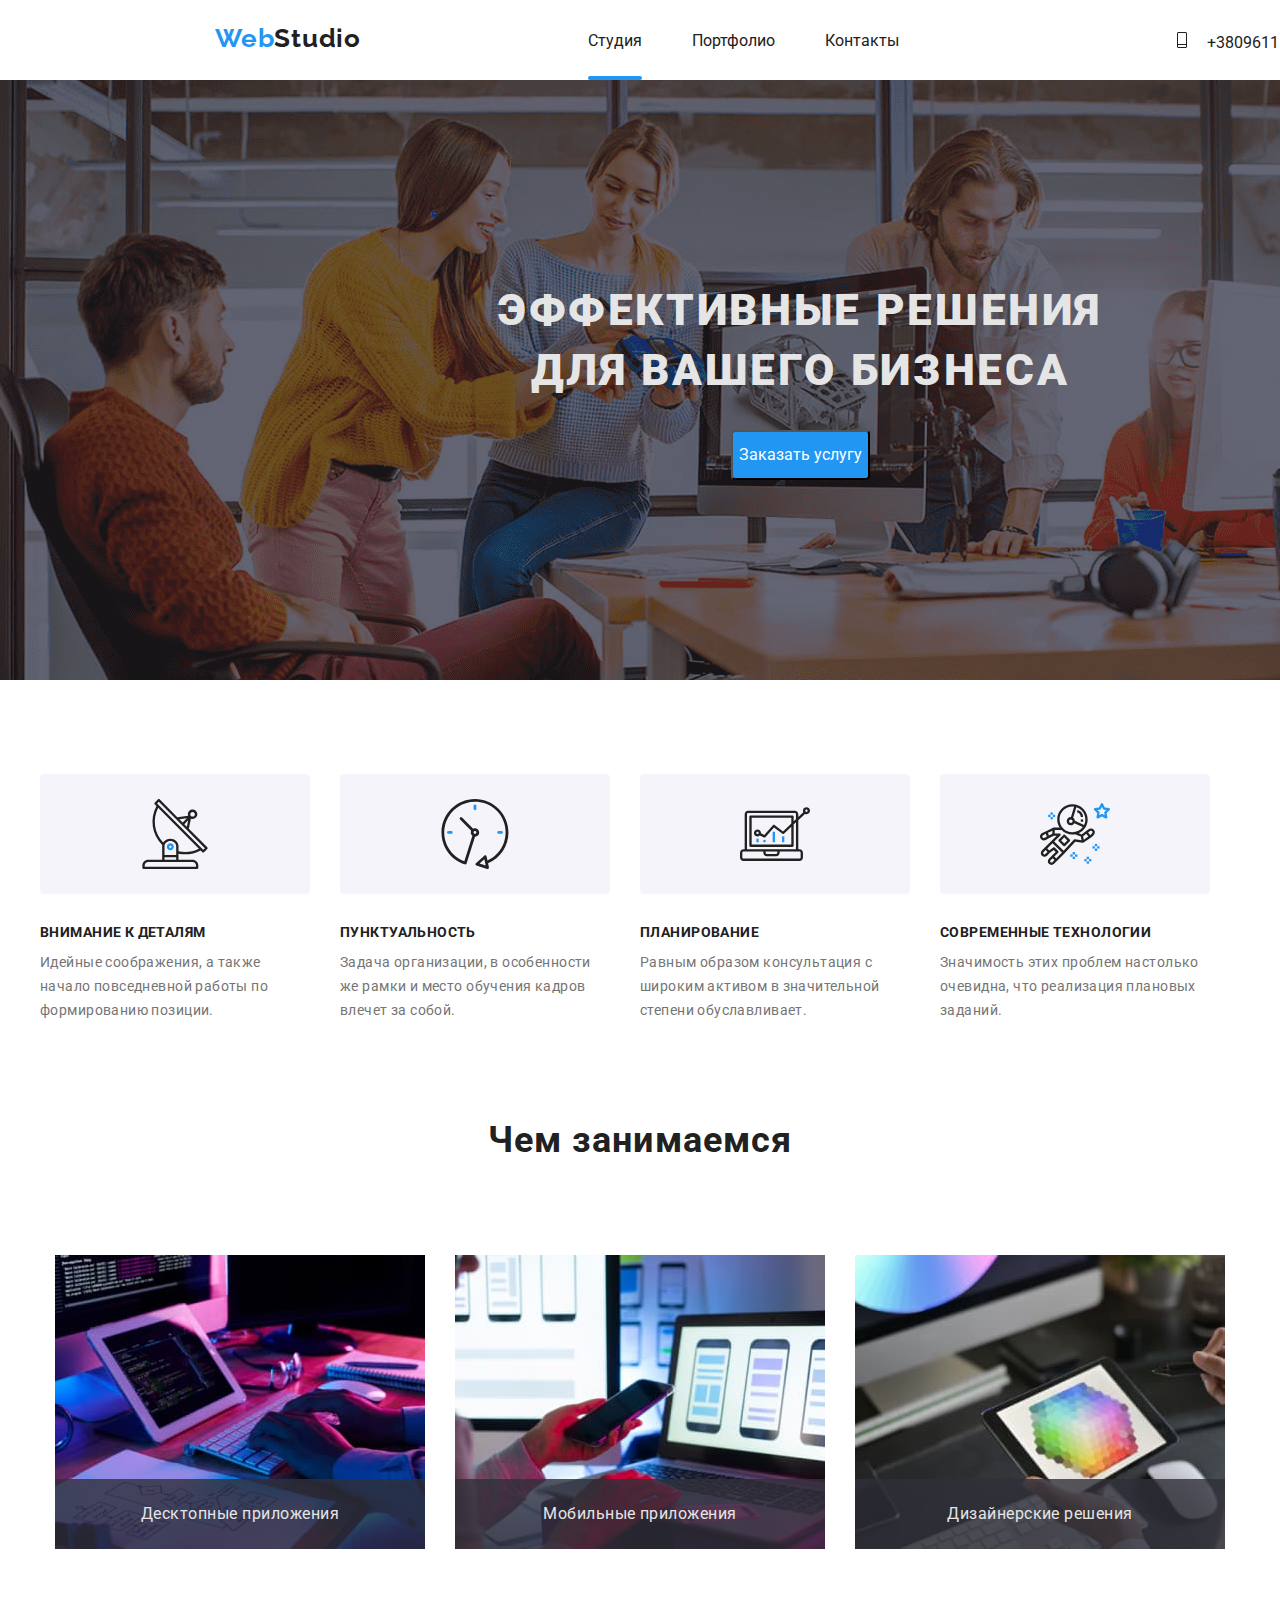
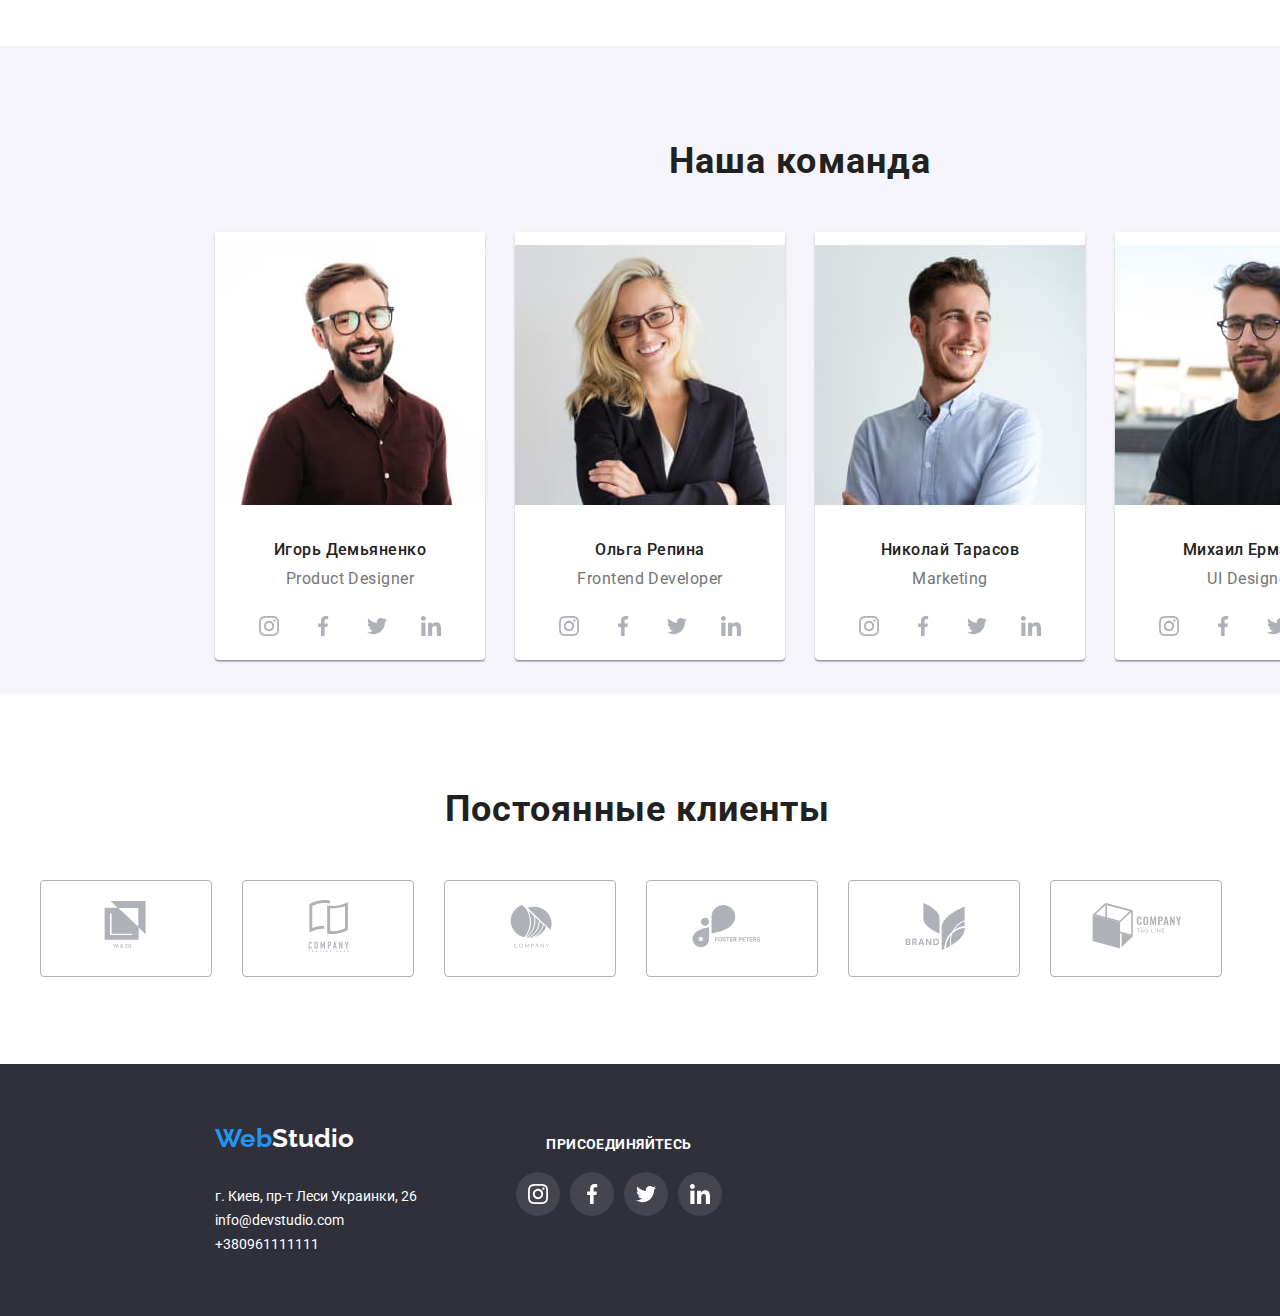
==== index.html @ 5e994fe3 "Add files via upload" ====
<!DOCTYPE html>
<html lang="ru">
  <head>
    <meta charset="UTF-8" />
    <link
      rel="stylesheet"
      href="https://cdnjs.cloudflare.com/ajax/libs/modern-normalize/1.0.0/modern-normalize.css"
    />
    <link
      href="https://fonts.googleapis.com/css2?family=Raleway:wght@700&family=Roboto:wght@500;900&display=swap"
      rel="stylesheet"
    />
    <link rel="stylesheet" href="css/styles.css" />
    <title>Web Studio</title>
  </head>
  <body>
    <!-- HEADER -->
    <header>
      <nav class="header">
        <h1 class="webstudio">
          <a href="./index.html"><span class="web">Web</span>Studio</a>
        </h1>
        <ul class="navigation">
          <li class="navigation-item">
            <a class="current" href="./index.html">Студия</a>
          </li>
          <li class="navigation-item">
            <a href="./portfolio.html">Портфолио</a>
          </li>
          <li class="navigation-item">
            <a href="./index.html">Контакты</a>
          </li>
        </ul>
        <ul class="navigation">
          <li class="navigation-item">
            <a href="tel:380961111111">
              <svg>
                <use href="./images/sprite.svg#tel"></use></svg
              >+380961111111</a
            >
          </li>
          <li class="navigation-item">
            <a href="mailto:info@devstudio.com">
              <svg>
                <use href="./images/sprite.svg#mail"></use></svg
              >info@devstudio.com</a
            >
          </li>
        </ul>
      </nav>
    </header>
    <main>
      <!-- Герой -->
      <section>
        <div class="hero">
          <h2 class="tagline">Эффективные решения для вашего бизнеса</h2>
          <div class="order">
            <button class="button" type="button" data-modal-open>
              Заказать услугу
            </button>
          </div>
        </div>
      </section>
      <!-- Преимущества студии -->
      <section>
        <ul class="feature">
          <li class="card-feature">
            <div class="svg-feature">
              <svg>
                <use href="./images/sprite.svg#antenna"></use>
              </svg>
            </div>
            <h2 class="heading">Внимание к деталям</h2>
            <p class="text">
              Идейные соображения, а также начало повседневной работы по
              формированию позиции.
            </p>
          </li>
          <li class="card-feature">
            <div class="svg-feature">
              <svg>
                <use href="./images/sprite.svg#clock" width="70px"></use>
              </svg>
            </div>
            <h2 class="heading">Пунктуальность</h2>
            <p class="text">
              Задача организации, в особенности же рамки и место обучения кадров
              влечет за собой.
            </p>
          </li>
          <li class="card-feature">
            <div class="svg-feature">
              <svg>
                <use href="./images/sprite.svg#diagram" width="70px"></use>
              </svg>
            </div>
            <h2 class="heading">Планирование</h2>
            <p class="text">
              Равным образом консультация с широким активом в значительной
              степени обуславливает.
            </p>
          </li>
          <li class="card-feature">
            <div class="svg-feature">
              <svg>
                <use href="./images/sprite.svg#astronaut" width="70px"></use>
              </svg>
            </div>
            <h2 class="heading">Современные технологии</h2>
            <p class="text">
              Значимость этих проблем настолько очевидна, что реализация
              плановых заданий.
            </p>
          </li>
        </ul>
      </section>
      <section>
        <div>
          <h3 class="heading-workship">Чем занимаемся</h3>
          <ul class="workship">
            <li class="img">
              <img
                src="./images/img.jpg"
                alt="Десктопные приложения"
                width="370"
              />
              <p class="title-workship">Десктопные приложения</p>
            </li>
            <li class="img">
              <img
                src="./images/img-1.jpg"
                alt="Мобильные приложения"
                width="370"
              />
              <p class="title-workship">Мобильные приложения</p>
            </li>
            <li class="img">
              <img
                src="./images/img-2.jpg"
                alt="Дизайнерские решения"
                width="370"
              />
              <p class="title-workship">Дизайнерские решения</p>
            </li>
          </ul>
        </div>
      </section>
      <section>
        <div class="section">
          <div class="team"><h4>Наша команда</h4></div>
          <ul class="team-item">
            <li class="card">
              <img
                src="./images/img-3.jpg"
                alt="Игорь Демьяненко"
                width="270"
              />
              <h4 class="name">Игорь Демьяненко</h4>
              <p class="post">Product Designer</p>
              <div class="links">
                <a class="social-link" href="https://www.instagram.com/">
                  <svg>
                    <use href="./images/sprite.svg#instagram"></use>
                  </svg>
                </a>
                <a class="social-link" href="https://www.facebook.com/">
                  <svg>
                    <use href="./images/sprite.svg#facebook"></use>
                  </svg>
                </a>

                <a class="social-link" href="https://www.twitter.com">
                  <svg>
                    <use href="./images/sprite.svg#twitter"></use>
                  </svg>
                </a>

                <a class="social-link" href="https://www.linkedin.com">
                  <svg>
                    <use href="./images/sprite.svg#linkedin"></use>
                  </svg>
                </a>
              </div>
            </li>
            <li class="card">
              <img src="./images/img-4.jpg" alt="Ольга Репина" width="270" />
              <h4 class="name">Ольга Репина</h4>
              <p class="post">Frontend Developer</p>
              <div class="links">
                <a class="social-link" href="https://www.instagram.com/">
                  <svg>
                    <use href="./images/sprite.svg#instagram"></use>
                  </svg>
                </a>
                <a class="social-link" href="https://www.facebook.com/">
                  <svg>
                    <use href="./images/sprite.svg#facebook"></use>
                  </svg>
                </a>
                <a class="social-link" href="https://www.twitter.com">
                  <svg>
                    <use href="./images/sprite.svg#twitter"></use>
                  </svg>
                </a>
                <a class="social-link" href="https://www.linkedin.com">
                  <svg>
                    <use href="./images/sprite.svg#linkedin"></use>
                  </svg>
                </a>
              </div>
            </li>
            <li class="card">
              <img src="./images/img-5.jpg" alt="Николай Тарасов" width="270" />
              <h4 class="name">Николай Тарасов</h4>
              <p class="post">Marketing</p>
              <div class="links">
                <a class="social-link" href="https://www.instagram.com/">
                  <svg>
                    <use href="./images/sprite.svg#instagram"></use>
                  </svg>
                </a>
                <a class="social-link" href="https://www.facebook.com/">
                  <svg>
                    <use href="./images/sprite.svg#facebook"></use>
                  </svg>
                </a>
                <a class="social-link" href="https://www.twitter.com">
                  <svg>
                    <use href="./images/sprite.svg#twitter"></use>
                  </svg>
                </a>
                <a class="social-link" href="https://www.linkedin.com">
                  <svg>
                    <use href="./images/sprite.svg#linkedin"></use>
                  </svg>
                </a>
              </div>
            </li>
            <li class="card">
              <img src="./images/img-6.jpg" alt="Михаил Ермаков" width="270" />
              <h4 class="name">Михаил Ермаков</h4>
              <p class="post">UI Designer</p>
              <div class="links">
                <a class="social-link" href="https://www.instagram.com/">
                  <svg>
                    <use href="./images/sprite.svg#instagram"></use>
                  </svg>
                </a>
                <a class="social-link" href="https://www.facebook.com/">
                  <svg>
                    <use href="./images/sprite.svg#facebook"></use>
                  </svg>
                </a>
                <a class="social-link" href="https://www.twitter.com">
                  <svg>
                    <use href="./images/sprite.svg#twitter"></use>
                  </svg>
                </a>
                <a class="social-link" href="https://www.linkedin.com">
                  <svg>
                    <use href="./images/sprite.svg#linkedin"></use>
                  </svg>
                </a>
              </div>
            </li>
          </ul>
        </div>
      </section>
      <section>
        <div class="section-client">
          <h4 class="regular-client">Постоянные клиенты</h4>
          <ul class="clients">
            <li class="card-client">
              <a href="">
                <svg>
                  <use href="./images/sprite.svg#client1"></use>
                </svg>
              </a>
            </li>
            <li class="card-client">
              <a href="">
                <svg>
                  <use href="./images/sprite.svg#client2"></use>
                </svg>
              </a>
            </li>
            <li class="card-client">
              <a href="">
                <svg>
                  <use href="./images/sprite.svg#client3"></use>
                </svg>
              </a>
            </li>
            <li class="card-client">
              <a href="">
                <svg>
                  <use href="./images/sprite.svg#client4"></use>
                </svg>
              </a>
            </li>
            <li class="card-client">
              <a href="">
                <svg>
                  <use href="./images/sprite.svg#client5"></use>
                </svg>
              </a>
            </li>
            <li class="card-client">
              <a href="">
                <svg>
                  <use href="./images/sprite.svg#client6"></use>
                </svg>
              </a>
            </li>
          </ul>
        </div>
      </section>
    </main>
    <!-- Footer -->
    <footer class="footer">
      <div class="link-title">
        <h1 class="webstudio">
          <a href="./index.html"><span class="web">Web</span>Studio</a>
        </h1>
      </div>
      <div class="adress">
        <p class="adress-link">г. Киев, пр-т Леси Украинки, 26</p>
        <p class="adress-link">
          <a href="mailto:info@devstudio.com">info@devstudio.com</a>
        </p>
        <p class="adress-link">
          <a href="tel:380961111111">+380961111111</a>
        </p>
      </div>
      <div class="join-link">
        <p class="join">Присоединяйтесь</p>
        <div class="social-list-link">
          <a class="social-link" href="https://www.instagram.com/"
            ><svg>
              <use href="./images/sprite.svg#instagram"></use></svg
          ></a>
          <a class="social-link" href="https://www.facebook.com/"
            ><svg>
              <use href="./images/sprite.svg#facebook"></use></svg
          ></a>
          <a class="social-link" href="https://www.twitter.com/"
            ><svg>
              <use href="./images/sprite.svg#twitter"></use></svg
          ></a>
          <a class="social-link" href="https://www.linkedin.com/"
            ><svg>
              <use href="./images/sprite.svg#linkedin"></use></svg
          ></a>
        </div>
      </div>
    </footer>

    <div class="backdrop is-hidden" data-modal>
      <div class="modal">
        <button type="button" class="close-btn" data-modal-close>
          <svg><use href="./images/sprite.svg#close"></use></svg>
        </button>
      </div>
    </div>
    <script src="./js/modal.js"></script>
  </body>
</html>
---- css/styles.css ----
:root {
  --text-color-primary: #212121;
  --text-color-sacondary: #2196f3;
  --background-color-primary: #e5e5e5;
  --background-color-header: #ffffff;
  --text-color-white: #ffffff;
  --text-color-grey: #757575;
}

*,
*::before,
*::after {
  box-sizing: border-box;
  margin-top: 0px;
  margin-bottom: 0px;
}

body {
  font-family: "Roboto", sans-serif;
  font-style: normal;
}

.header a {
  text-decoration: none;
  color: var(--text-color-primary);
}

a:hover,
a:focus {
  color: var(--text-color-sacondary);
  transition: all 250ms cubic-bezier(0.4, 0, 0.2, 1);
}

ul,
ol {
  list-style: none;
}

.backdrop {
  position: fixed;
  top: 0;
  left: 0;
  width: 100%;
  height: 100%;
  background-color: rgba(0, 0, 0, 0.5);
  transition: all 250ms linear;
}
.modal {
  position: absolute;
  top: 50%;
  left: 50%;
  transform: translate(-50%, -50%) scale(1);
  width: 528px;
  height: 581px;
  background-color: var(--text-color-white);
  transition: all 500ms linear 500ms;
}
.backdrop.is-hidden {
  opacity: 0;
  visibility: hidden;
  pointer-events: none;
  transition: all 500ms linear 500ms;
}
.backdrop.is-hidden .modal {
  transform: translate(-50%, -50%) scale(0);
  transition: all 250ms linear 250ms;
}
.close-btn {
  display: flex;
  position: absolute;
  top: 8px;
  right: 8px;
  padding: 0px;
  width: 30px;
  height: 30px;

  background-color: #ffffff;
  border: 1px solid rgba(0, 0, 0, 0.1);
  border-radius: 50%;
  cursor: pointer;
}
.close-btn svg {
  height: 30px;
}

/*________HEADER ШАПКА__________*/
.header {
  margin-left: auto;
  margin-right: auto;
  display: flex;
  width: 1600px;
  height: 80px;
  justify-content: space-between;

  background: var(--text-color-white);
}

.web {
  font-family: "Raleway", sans-serif;
  color: var(--text-color-sacondary);
}

.header .webstudio {
  font-family: Raleway;
  font-style: normal;
  font-weight: bold;
  font-size: 26px;
  width: 145px;
  height: 31px;
  margin-top: 24px;
  margin-left: 215px;
  letter-spacing: 0.03em;
}
/*___________NAVIGATION________ */
.header .navigation {
  display: flex;
  height: 48px;
  padding-left: 0px;
  margin-top: 32px;
}

.navigation-item {
  position: relative;
  padding-left: 0px;
  height: 16px;
}
.navigation-item:not(last-child) {
  margin-right: 50px;
}
.navigation-item .current::after {
  content: "";
  position: absolute;
  left: 0;
  bottom: -200%;
  display: block;
  width: 100%;
  height: 4px;
  background-color: var(--text-color-sacondary);
  border-radius: 2px;
}

.navigation svg {
  height: 16px;
  width: 20px;
  margin-right: 10px;
  fill: #212121;
  transition: all 250ms cubic-bezier(0.4, 0, 0.2, 1);
}
.navigation-item:hover svg,
.navigation-item:focus svg {
  fill: var(--text-color-sacondary);
}

/* _________HERO_______ */
.hero {
  width: 1600px;
  height: 600px;
  margin-left: auto;
  margin-right: auto;
  background: linear-gradient(rgba(47, 48, 58, 0.4), rgba(47, 48, 58, 0.4)),
    url(../images/img_hero.png);
}

.tagline {
  /* _____Эффективные решения для вашего бизнеса_____ */
  display: flex;
  text-align: center;
  justify-content: center;
  padding-top: 200px;
  padding-bottom: 30px;
  margin-left: auto;
  margin-right: auto;

  font-weight: 900;
  width: 696px;
  font-size: 44px;
  line-height: 60px;

  letter-spacing: 0.06em;
  text-transform: uppercase;
  color: var(--background-color-primary);
}

.button {
  /* ______BUTTON-Заказать-услугу______ */
  background: var(--text-color-sacondary);
  color: var(--background-color-header);
  border-radius: 4px;
  cursor: pointer;
}
.order {
  display: flex;
  width: 200px;
  height: 50px;
  margin-left: auto;
  margin-right: auto;
  display: flex;
  text-align: center;
  justify-content: center;
}
.order a {
  text-decoration: none;
  color: var(--text-color-white);
}

.feature {
  /*  ____________Примущейства студии_____________  */
  display: flex;
  margin-left: auto;
  margin-right: auto;
  padding: 0px;
  width: 1200px;
  margin-top: 94px;
  margin-bottom: 94px;
}
.card-feature {
  width: 270px;
  height: 251px;
}
.card-feature:not(:last-child) {
  margin-right: 30px;
}
.svg-feature {
  display: flex;
  align-content: center;
  justify-content: center;
  width: 270px;
  height: 120px;
  margin-bottom: 30px;
  background: #f5f4fa;
  border-radius: 4px;
}
.svg-feature svg {
  width: 70px;
}

.heading {
  width: 270px;
  font-weight: bold;
  font-size: 14px;
  letter-spacing: 0.03em;
  text-transform: uppercase;
  margin-bottom: 10px;
  display: flex;
  align-items: flex-start;
  align-content: flex-start;
  color: var(--text-color-primary);
}

.text {
  width: 270px;
  height: 101px;
  font-weight: normal;
  font-size: 14px;
  line-height: 24px;
  letter-spacing: 0.03em;
  color: var(--text-color-grey);
  display: flex;
  justify-content: center;
  flex-wrap: wrap;
}
.heading-workship {
  /*______WORKSHIP-Чем занимаемся______ */
  height: 42px;
  font-weight: bold;
  font-size: 36px;
  line-height: 42px;
  text-align: center;
  letter-spacing: 0.03em;

  color: var(--text-color-primary);
}
.workship {
  display: flex;
  justify-content: center;
  align-content: center;
  margin-top: 94px;
  margin-right: auto;
  margin-left: auto;
  padding-left: 15px;
  padding-right: 15px;
}
.img {
  position: relative;
}
.title-workship {
  display: flex;
  align-items: center;
  justify-content: center;
  position: absolute;
  bottom: 4px;
  width: 370px;
  height: 70px;
  font-weight: 400;
  line-height: 16px;
  letter-spacing: 0.03em;
  color: var(--background-color-primary);
  background-color: rgba(47, 48, 58, 0.8);
}

.img:not(:last-child) {
  margin-right: 30px;
}

/*_________ТЕАМ-Команда-секция_______ */
.section {
  width: 1600px;
  height: 648px;
  margin-top: 93px;
  margin-left: auto;
  margin-right: auto;
  padding-left: 15px;
  padding-right: 15px;
  background: #f5f4fa;
}
/*Наша команда*/
.team {
  font-weight: bold;
  font-size: 36px;
  line-height: 42px;
  padding-top: 94px;
  text-align: center;
  letter-spacing: 0.03em;

  color: var(--text-color-primary);
}
.team-item {
  display: flex;
  margin-left: auto;
  margin-right: auto;
  width: 1200px;
  margin-top: 50px;
  padding-right: 15px;
  padding-left: 15px;
}
.card {
  width: 270px;
  height: 428px;
  align-content: center;
  background-color: var(--text-color-white);
  box-shadow: 0px 1px 3px rgba(0, 0, 0, 0.12), 0px 1px 1px rgba(0, 0, 0, 0.14),
    0px 2px 1px rgba(0, 0, 0, 0.2);
  border-radius: 0px 0px 4px 4px;
  /* background-color: var(--background-color-header); */
}
.card:not(last-child) {
  margin-right: 30px;
}

.name {
  /*_____Имя______ */
  font-weight: 500;
  font-size: 16px;
  line-height: 19px;
  margin-top: 30px;
  text-align: center;
  letter-spacing: 0.03em;

  color: var(--text-color-primary);
}
.post {
  /* ____Должность___ */
  font-weight: normal;
  font-size: 16px;
  line-height: 19px;
  margin-top: 10px;
  text-align: center;
  letter-spacing: 0.03em;

  color: var(--text-color-grey);
}

.links {
  /* _____LINKS_____ */
  display: flex;
  margin-left: auto;
  margin-right: auto;
  margin-top: 16px;
  width: 206px;
  height: 44px;
}
.links .social-link {
  display: flex;
  justify-content: center;
  align-content: center;
  width: 44px;
  height: 44px;
  background-color: white;
  border-radius: 50%;
}
.links .social-link:not(:last-child) {
  margin-right: 10px;
}
.links .social-link svg {
  width: 20px;
  fill: #afb1b8;
}
.links .social-link:hover svg,
.social-link:focus svg {
  fill: white;
}
.social-link:hover,
.social-link:focus {
  background-color: var(--text-color-sacondary);
}

/*=======Clients======*/
.section-client {
  width: 1200px;
  height: 182px;
  margin-left: auto;
  margin-right: auto;
  margin-top: 94px;
  margin-bottom: 94px;
}

.regular-client {
  display: flex;
  text-align: center;
  margin-left: auto;
  margin-right: auto;
  margin-bottom: 50px;
  width: 390px;
  font-weight: bold;
  font-size: 36px;
  line-height: 42px;

  letter-spacing: 0.03em;

  color: var(--text-color-primary);
}
.clients {
  display: flex;
  padding: 0px;
}
.card-client {
  display: flex;
  border: 1px solid #afb1b8;
  border-radius: 4px;
}
.card-client svg {
  width: 170px;
  height: 90px;
  fill: #afb1b8;
  transition: all 250ms cubic-bezier(0.4, 0, 0.2, 1);
}
.card-client:not(:last-child) {
  margin-right: 30px;
}
.card-client:hover,
.card-client:focus {
  border-color: var(--text-color-sacondary);
}
.card-client:hover svg,
.card-client:focus svg {
  fill: var(--text-color-sacondary);
}

/* =======FOOTER==== */
/* ______FOOTER______ */
.footer {
  display: flex;
  background-color: #2f303a;
  width: 1600px;
  height: 252px;
  margin-left: auto;
  margin-right: auto;
}
.footer a {
  text-decoration: none;
  color: var(--text-color-white);
}
.link-title {
  width: 145px;
  height: 31px;
  padding-top: 60px;
  padding-left: 215px;
}
.adress {
  margin-top: 100px;
  padding-top: 20px;
  width: 231px;
  height: 81px;
}

.footer .webstudio {
  font-family: Raleway;
  font-style: normal;
  font-weight: bold;
  font-size: 26px;
}
.adress-link {
  font-size: 14px;
  line-height: 24px;
  text-decoration: none;
  color: var(--text-color-white);
}
.join {
  /* ______Присоеденяйтесь______ */
  display: flex;
  justify-content: center;
  margin-bottom: 20px;
  font-weight: bold;
  font-size: 14px;
  line-height: 16px;
  letter-spacing: 0.03em;
  text-transform: uppercase;

  color: var(--background-color-header);
}
.join-link {
  width: 206px;
  height: 80px;
  margin-top: 72px;
  margin-left: 70px;
}
.social-list-link {
  display: flex;
  justify-content: center;
  padding-left: 0px;
}
.social-list-link > .social-link {
  display: flex;
  justify-content: center;
  width: 44px;
  height: 44px;
  background: rgba(255, 255, 255, 0.1);
  border-radius: 50%;
}
.social-list-link > .social-link:not(:last-child) {
  margin-right: 10px;
}
.social-list-link > .social-link svg {
  width: 20px;
  fill: #fff;
}
.social-link:hover svg,
.social-link:focus svg {
  fill: white;
}
.social-link:hover,
.social-link:focus {
  background-color: var(--text-color-sacondary);
}

/* ==============PORTFOLIO============= */
/* ___CONTANIER FOR PORTFOLIO______ */
.contanier {
  width: 1200px;
  padding-left: 15px;
  padding-right: 15px;
  margin-left: auto;
  margin-right: auto;
  background-color: #fff;
}
/*____BTN____ */
.contanier a {
  text-decoration: none;
  width: 128px;
  height: 38px;
  display: flex;
  justify-content: center;
  align-items: center;
  background: #f5f4fa;
  color: var(--text-color-primary);
  border-radius: 4px;
}

.list-link {
  display: flex;
  margin-left: auto;
  margin-right: auto;
  text-align: center;
  margin-top: 94px;
  width: 790px;
  transition: all 250ms cubic-bezier(0.4, 0, 0.2, 1);
}

.list-link a:hover,
.list-link a:focus {
  background: var(--text-color-sacondary);
  color: var(--text-color-white);
  border-radius: 4px;
}

.list-link a:not(last-child) {
  margin-right: 30px;
}

/* ________PORTFOLIO-ITEM__________ */
.contanier-card {
  width: 1200px;
  display: flex;
  flex-wrap: wrap;
  margin-top: 34px;
  padding-left: 15px;
  padding-right: 15px;
  padding-inline-start: 0px;
}
.card-item {
  position: relative;
  height: 404px;

  background: #ffffff;
  border: 1px solid #eeeeee;
}
.card-item:not(:nth-child(3n)) {
  margin-right: 30px;
  margin-bottom: 30px;
}
.card-item:hover .overlay {
  opacity: 1;
  visibility: visible;
  pointer-events: auto;
  transform: translateY(0%);
}
.card-item:hover {
  box-shadow: 0px 1px 1px rgba(0, 0, 0, 0.12), 0px 4px 4px rgba(0, 0, 0, 0.06),
    1px 4px 6px rgba(0, 0, 0, 0.16);
}

.overlay {
  position: absolute;
  top: 0;
  left: 0;
  width: 370px;
  height: 294px;

  background: rgba(33, 150, 243, 0.9);
  transition: all 1000ms cubic-bezier(0.4, 0, 0.2, 1);
  transform: translateY(100%);

  opacity: 0;
  visibility: hidden;
  pointer-events: none;
}

.text-overlay {
  display: flex;
  align-items: center;
  width: 322px;
  height: 168px;
  margin: 63px 24px;

  font-weight: 400;
  line-height: 28px;

  letter-spacing: 0.03em;
  color: var(--text-color-white);
}

.footer-card {
  margin-top: 20px;
  margin-left: 24px;
  flex-direction: column;
  width: 322px;
  height: 70px;
}
.name-item {
  width: 322px;
  height: 36px;
  font-size: 18px;
  line-height: 36px;
  font-weight: bold;
  letter-spacing: 0.06em;

  color: var(--text-color-primary);
}
.category {
  margin-top: 4px;
  width: 322px;
  height: 30px;
  font-weight: normal;
  font-size: 16px;
  line-height: 30px;
  font-weight: normal;
  letter-spacing: 0.03em;

  color: var(--text-color-grey);
}
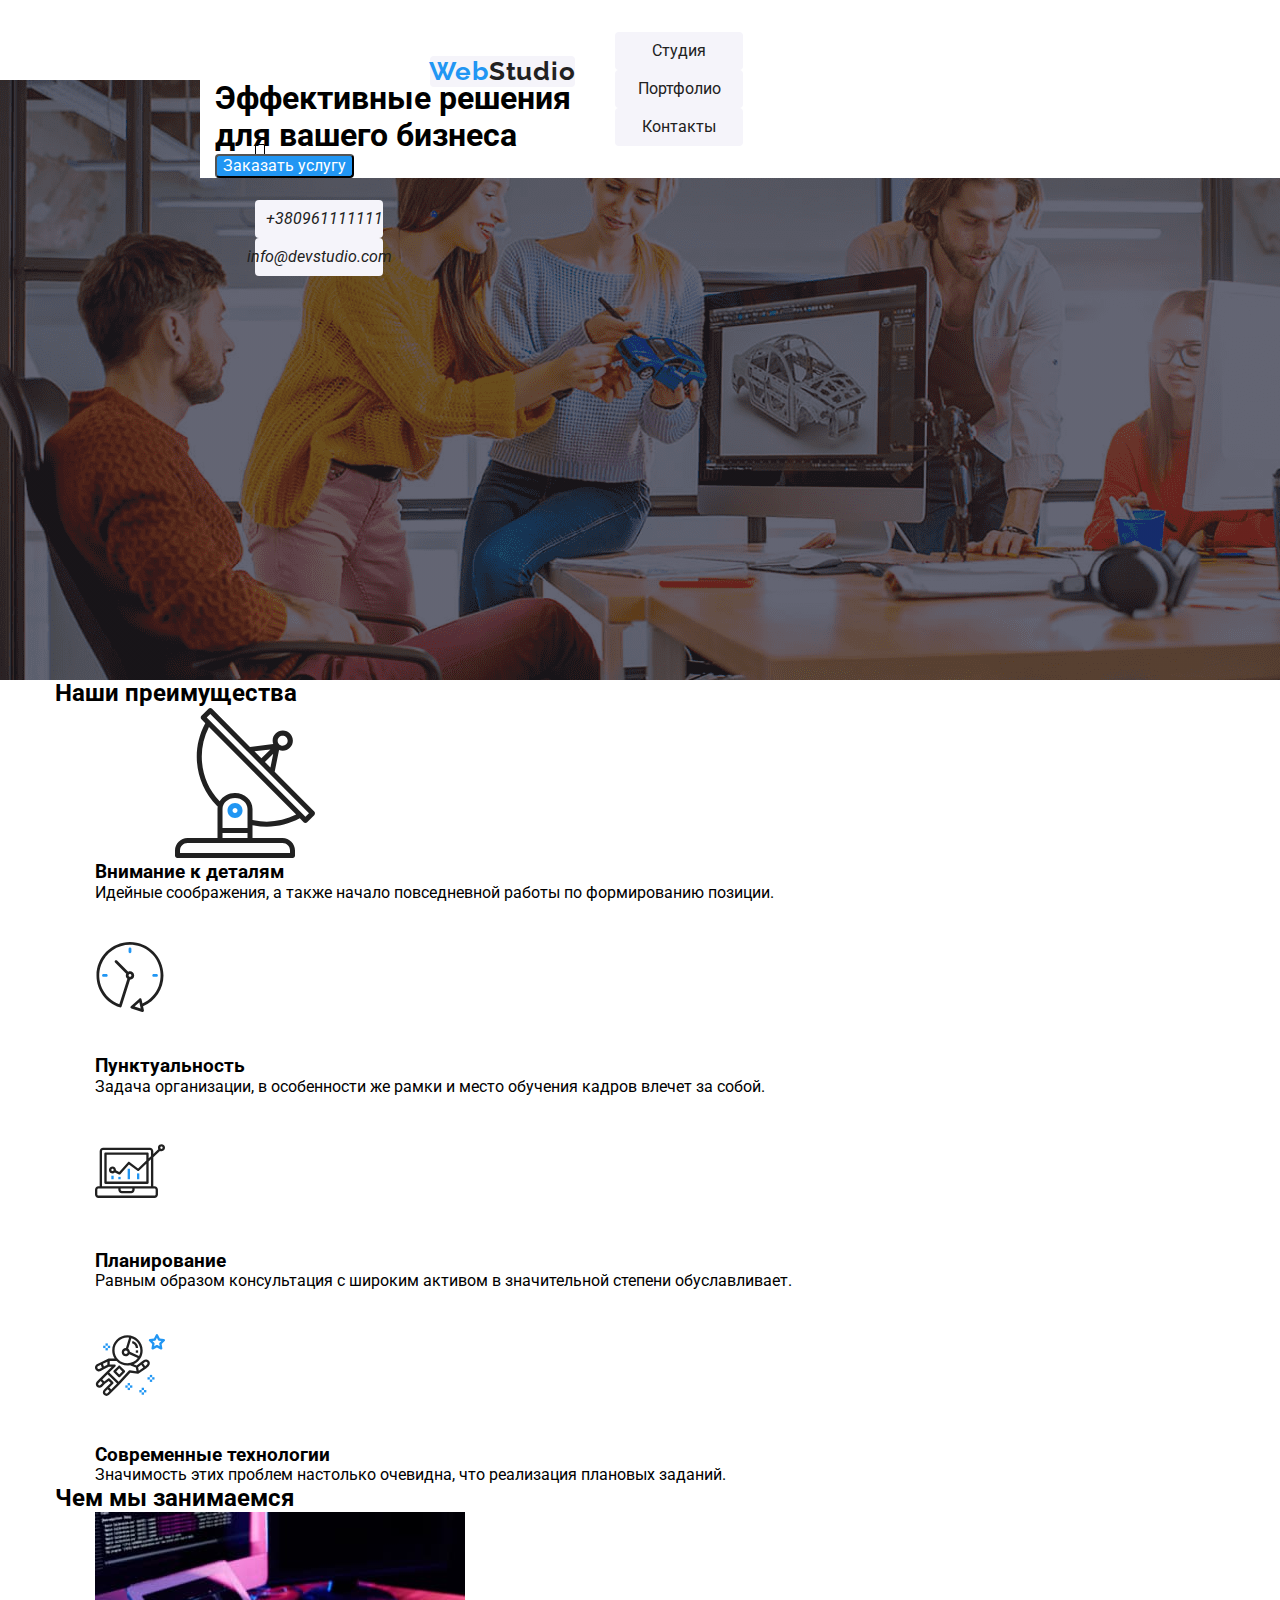
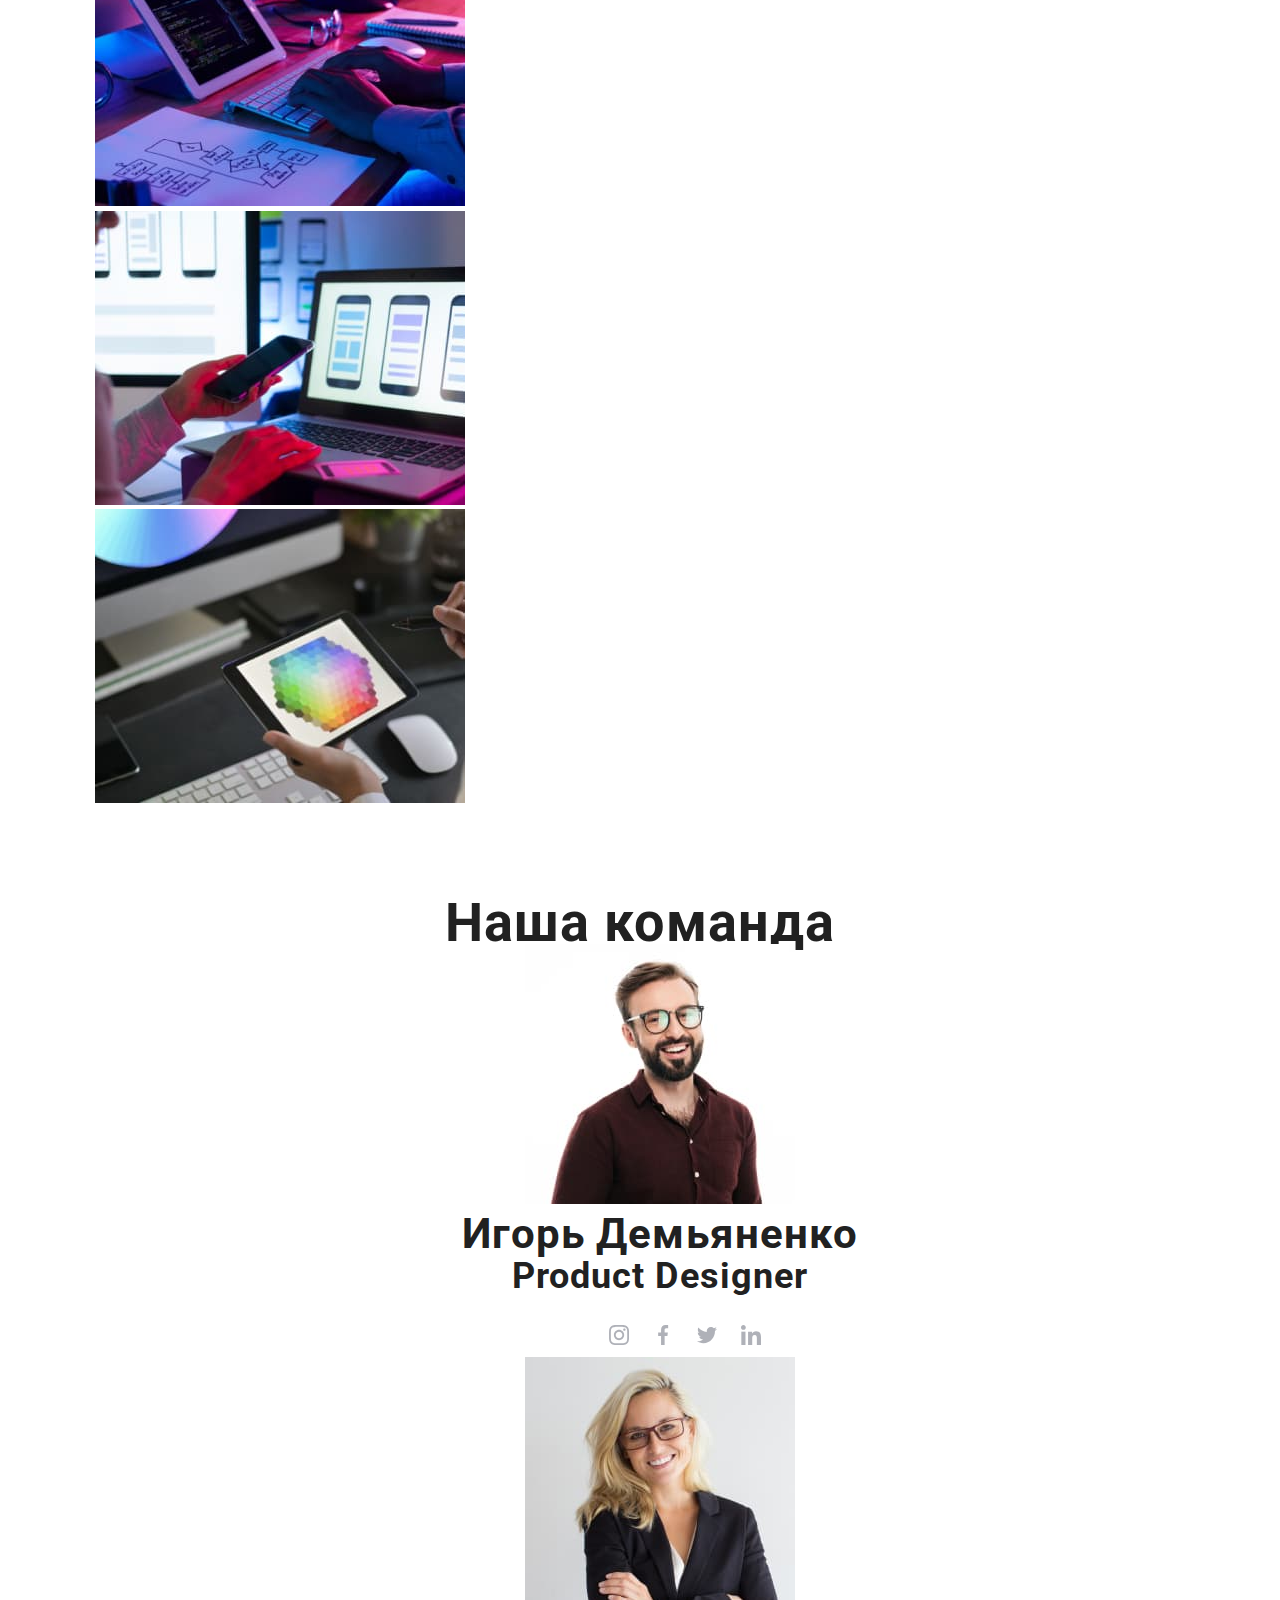
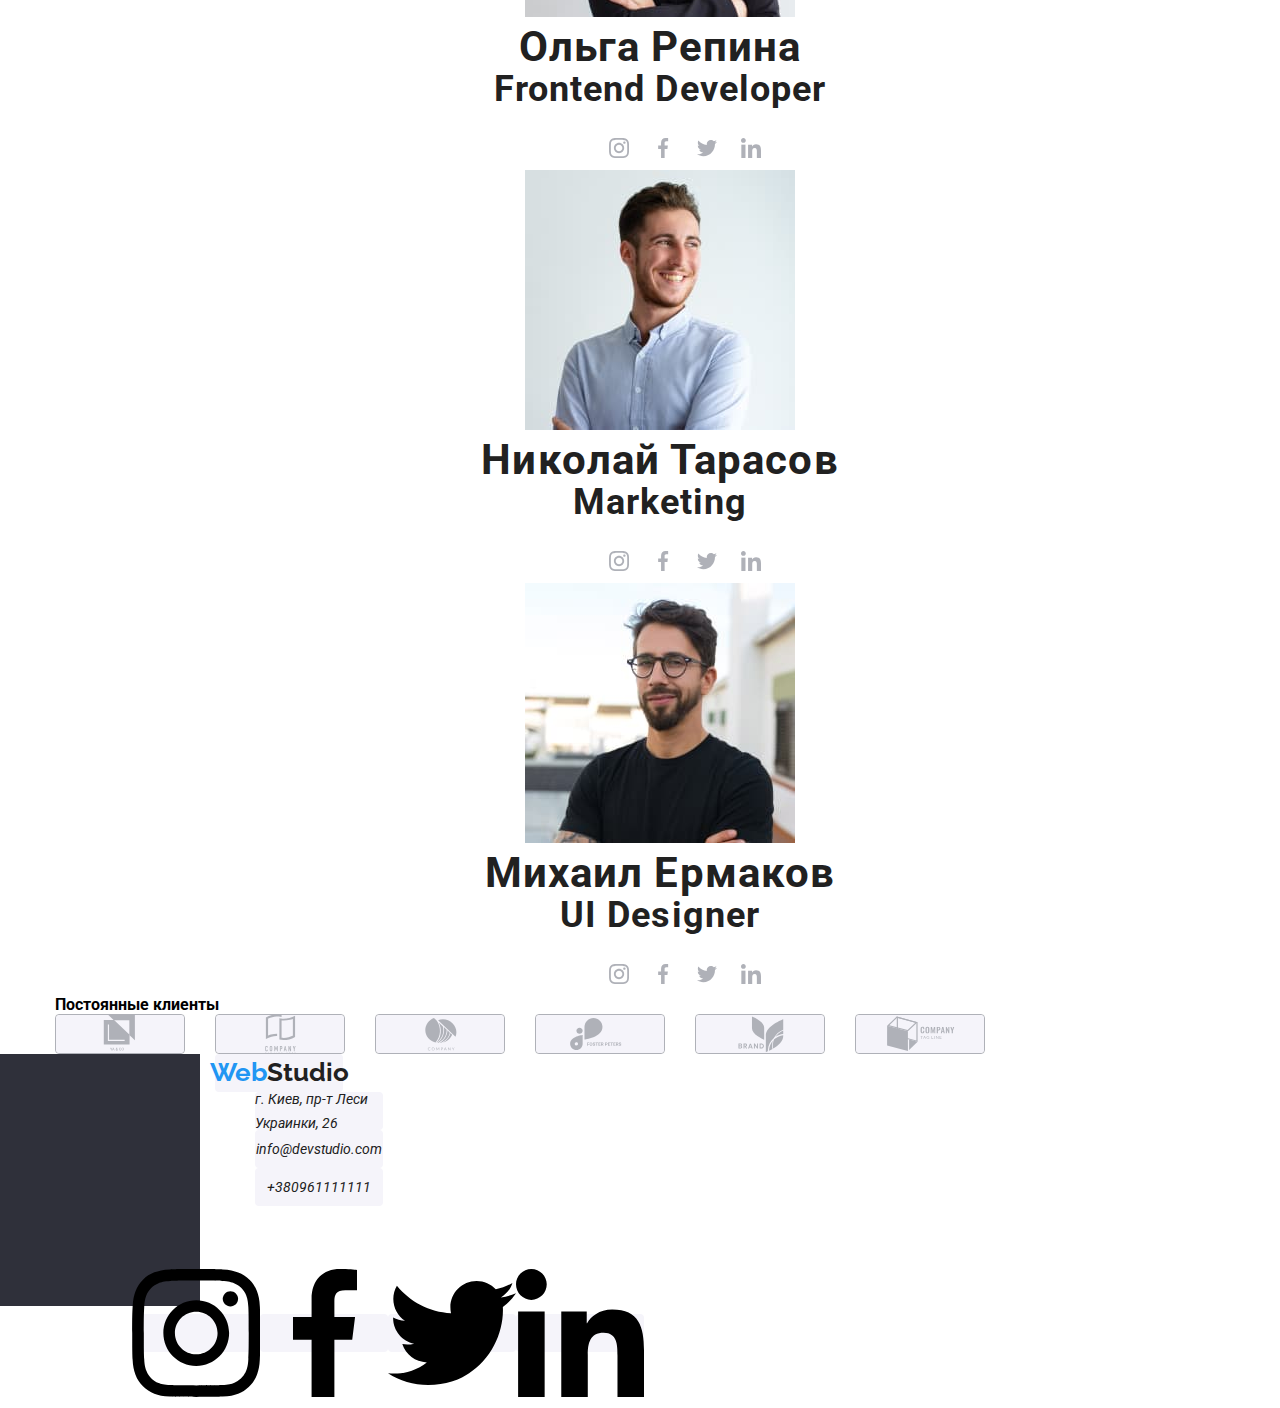
==== commit 44240c43: "Update index.html" ====
--- a/index.html
+++ b/index.html
@@ -7,268 +7,308 @@
       href="https://cdnjs.cloudflare.com/ajax/libs/modern-normalize/1.0.0/modern-normalize.css"
     />
     <link
-      href="https://fonts.googleapis.com/css2?family=Raleway:wght@700&family=Roboto:wght@500;900&display=swap"
+      href="https://fonts.googleapis.com/css2?family=Raleway:wght@700&family=Roboto:wght@400;500;700;900&display=swap"
       rel="stylesheet"
     />
     <link rel="stylesheet" href="css/styles.css" />
     <title>Web Studio</title>
   </head>
   <body>
-    <!-- HEADER -->
-    <header>
-      <nav class="header">
-        <h1 class="webstudio">
-          <a href="./index.html"><span class="web">Web</span>Studio</a>
-        </h1>
-        <ul class="navigation">
-          <li class="navigation-item">
-            <a class="current" href="./index.html">Студия</a>
-          </li>
-          <li class="navigation-item">
-            <a href="./portfolio.html">Портфолио</a>
-          </li>
-          <li class="navigation-item">
-            <a href="./index.html">Контакты</a>
-          </li>
-        </ul>
-        <ul class="navigation">
-          <li class="navigation-item">
-            <a href="tel:380961111111">
-              <svg>
-                <use href="./images/sprite.svg#tel"></use></svg
-              >+380961111111</a
-            >
-          </li>
-          <li class="navigation-item">
-            <a href="mailto:info@devstudio.com">
-              <svg>
-                <use href="./images/sprite.svg#mail"></use></svg
-              >info@devstudio.com</a
-            >
-          </li>
-        </ul>
-      </nav>
+    <!--=============HEADER-ШАПКА==============-->
+    <header class="header">
+      <div class="contanier">
+        <nav class="navigation">
+          <a class="webstudio" href="./index.html">
+            <span class="web">Web</span>Studio</a
+          >
+          <ul class="navigation__list">
+            <li class="navigation__item">
+              <a class="current" href="./index.html">Студия</a>
+            </li>
+            <li class="navigation__item">
+              <a href="./portfolio.html">Портфолио</a>
+            </li>
+            <li class="navigation__item">
+              <a href="./index.html">Контакты</a>
+            </li>
+          </ul>
+        </nav>
+        <!--__________adress-contact___________-->
+        <address class="adress">
+          <ul class="contact-list">
+            <li class="navigation__item">
+              <a href="tel:380961111111">
+                <svg>
+                  <use href="./images/sprite.svg#tel"></use></svg
+                >+380961111111</a
+              >
+            </li>
+            <li class="navigation__item">
+              <a href="mailto:info@devstudio.com">
+                <svg>
+                  <use href="./images/sprite.svg#mail"></use>
+                </svg>
+                info@devstudio.com</a
+              >
+            </li>
+          </ul>
+        </address>
+      </div>
     </header>
     <main>
-      <!-- Герой -->
-      <section>
-        <div class="hero">
-          <h2 class="tagline">Эффективные решения для вашего бизнеса</h2>
-          <div class="order">
-            <button class="button" type="button" data-modal-open>
-              Заказать услугу
-            </button>
-          </div>
+      <!--==============HERO-ГЕРОЙ===============-->
+      <section class="hero">
+        <div class="contanier">
+          <h1 class="hero_title">
+            Эффективные решения <br />для вашего бизнеса
+          </h1>
+          <button class="button" type="button" data-modal-open>
+            Заказать услугу
+          </button>
         </div>
       </section>
-      <!-- Преимущества студии -->
-      <section>
-        <ul class="feature">
-          <li class="card-feature">
-            <div class="svg-feature">
-              <svg>
-                <use href="./images/sprite.svg#antenna"></use>
-              </svg>
-            </div>
-            <h2 class="heading">Внимание к деталям</h2>
-            <p class="text">
-              Идейные соображения, а также начало повседневной работы по
-              формированию позиции.
-            </p>
-          </li>
-          <li class="card-feature">
-            <div class="svg-feature">
-              <svg>
-                <use href="./images/sprite.svg#clock" width="70px"></use>
-              </svg>
-            </div>
-            <h2 class="heading">Пунктуальность</h2>
-            <p class="text">
-              Задача организации, в особенности же рамки и место обучения кадров
-              влечет за собой.
-            </p>
-          </li>
-          <li class="card-feature">
-            <div class="svg-feature">
-              <svg>
-                <use href="./images/sprite.svg#diagram" width="70px"></use>
-              </svg>
-            </div>
-            <h2 class="heading">Планирование</h2>
-            <p class="text">
-              Равным образом консультация с широким активом в значительной
-              степени обуславливает.
-            </p>
-          </li>
-          <li class="card-feature">
-            <div class="svg-feature">
-              <svg>
-                <use href="./images/sprite.svg#astronaut" width="70px"></use>
-              </svg>
-            </div>
-            <h2 class="heading">Современные технологии</h2>
-            <p class="text">
-              Значимость этих проблем настолько очевидна, что реализация
-              плановых заданий.
-            </p>
-          </li>
-        </ul>
+      <!--=========ADVANTAGE-ПРЕМУЩЕСТВО=========-->
+      <!--_____________ADVANTAGE-ITEM____________-->
+      <section class="advantage">
+        <div class="contanier">
+          <h2 class="heading-main">Наши преимущества</h2>
+          <ul class="advantage__list">
+            <li class="advantage__card">
+              <div class="svg-advantage">
+                <svg>
+                  <use href="./images/sprite.svg#antenna"></use>
+                </svg>
+              </div>
+              <h3 class="advantage__heading">Внимание к деталям</h3>
+              <p class="advantage__text">
+                Идейные соображения, а также начало повседневной работы по
+                формированию позиции.
+              </p>
+            </li>
+            <li class="advantage__card">
+              <div class="svg-advantage">
+                <svg>
+                  <use href="./images/sprite.svg#clock" width="70px"></use>
+                </svg>
+              </div>
+              <h3 class="advantage__heading">Пунктуальность</h3>
+              <p class="advantage__text">
+                Задача организации, в особенности же рамки и место обучения
+                кадров влечет за собой.
+              </p>
+            </li>
+            <li class="advantage__card">
+              <div class="svg-advantage">
+                <svg>
+                  <use href="./images/sprite.svg#diagram" width="70px"></use>
+                </svg>
+              </div>
+              <h3 class="advantage__heading">Планирование</h3>
+              <p class="advantage__text">
+                Равным образом консультация с широким активом в значительной
+                степени обуславливает.
+              </p>
+            </li>
+            <li class="advantage__card">
+              <div class="svg-advantage">
+                <svg>
+                  <use href="./images/sprite.svg#astronaut" width="70px"></use>
+                </svg>
+              </div>
+              <h3 class="advantage__heading">Современные технологии</h3>
+              <p class="advantage__text">
+                Значимость этих проблем настолько очевидна, что реализация
+                плановых заданий.
+              </p>
+            </li>
+          </ul>
+        </div>
       </section>
-      <section>
-        <div>
-          <h3 class="heading-workship">Чем занимаемся</h3>
-          <ul class="workship">
-            <li class="img">
+      <!--=============SERVICE-УСЛУГИ============-->
+      <section class="service">
+        <div class="contanier">
+          <h2 class="heading-main">Чем мы занимаемся</h2>
+          <ul class="service__list">
+            <li class="service__img">
               <img
                 src="./images/img.jpg"
                 alt="Десктопные приложения"
                 width="370"
               />
-              <p class="title-workship">Десктопные приложения</p>
-            </li>
-            <li class="img">
+            </li>
+            <li class="service__img">
               <img
                 src="./images/img-1.jpg"
                 alt="Мобильные приложения"
                 width="370"
               />
-              <p class="title-workship">Мобильные приложения</p>
-            </li>
-            <li class="img">
+            </li>
+            <li class="service__img">
               <img
                 src="./images/img-2.jpg"
                 alt="Дизайнерские решения"
                 width="370"
               />
-              <p class="title-workship">Дизайнерские решения</p>
             </li>
           </ul>
         </div>
       </section>
-      <section>
-        <div class="section">
-          <div class="team"><h4>Наша команда</h4></div>
-          <ul class="team-item">
-            <li class="card">
+      <!--=============TEAM-КОМАНДА==============-->
+      <section class="team">
+        <div class="container">
+          <h2 class="heading-main">Наша команда</h2>
+          <ul class="team__list">
+            <li class="team__card-items">
               <img
                 src="./images/img-3.jpg"
                 alt="Игорь Демьяненко"
                 width="270"
               />
-              <h4 class="name">Игорь Демьяненко</h4>
-              <p class="post">Product Designer</p>
-              <div class="links">
-                <a class="social-link" href="https://www.instagram.com/">
-                  <svg>
-                    <use href="./images/sprite.svg#instagram"></use>
-                  </svg>
-                </a>
-                <a class="social-link" href="https://www.facebook.com/">
-                  <svg>
-                    <use href="./images/sprite.svg#facebook"></use>
-                  </svg>
-                </a>
-
-                <a class="social-link" href="https://www.twitter.com">
-                  <svg>
-                    <use href="./images/sprite.svg#twitter"></use>
-                  </svg>
-                </a>
-
-                <a class="social-link" href="https://www.linkedin.com">
-                  <svg>
-                    <use href="./images/sprite.svg#linkedin"></use>
-                  </svg>
-                </a>
-              </div>
-            </li>
-            <li class="card">
+              <h3 class="team__name">Игорь Демьяненко</h3>
+              <p class="team__post">Product Designer</p>
+              <ul class="links">
+                <li>
+                  <a class="social-link" href="https://www.instagram.com/">
+                    <svg>
+                      <use href="./images/sprite.svg#instagram"></use>
+                    </svg>
+                  </a>
+                </li>
+                <li>
+                  <a class="social-link" href="https://www.facebook.com/">
+                    <svg>
+                      <use href="./images/sprite.svg#facebook"></use>
+                    </svg>
+                  </a>
+                </li>
+                <li>
+                  <a class="social-link" href="https://www.twitter.com">
+                    <svg>
+                      <use href="./images/sprite.svg#twitter"></use>
+                    </svg>
+                  </a>
+                </li>
+                <li>
+                  <a class="social-link" href="https://www.linkedin.com">
+                    <svg>
+                      <use href="./images/sprite.svg#linkedin"></use>
+                    </svg>
+                  </a>
+                </li>
+              </ul>
+            </li>
+            <li class="team__card-items">
               <img src="./images/img-4.jpg" alt="Ольга Репина" width="270" />
-              <h4 class="name">Ольга Репина</h4>
-              <p class="post">Frontend Developer</p>
-              <div class="links">
-                <a class="social-link" href="https://www.instagram.com/">
-                  <svg>
-                    <use href="./images/sprite.svg#instagram"></use>
-                  </svg>
-                </a>
-                <a class="social-link" href="https://www.facebook.com/">
-                  <svg>
-                    <use href="./images/sprite.svg#facebook"></use>
-                  </svg>
-                </a>
-                <a class="social-link" href="https://www.twitter.com">
-                  <svg>
-                    <use href="./images/sprite.svg#twitter"></use>
-                  </svg>
-                </a>
-                <a class="social-link" href="https://www.linkedin.com">
-                  <svg>
-                    <use href="./images/sprite.svg#linkedin"></use>
-                  </svg>
-                </a>
-              </div>
-            </li>
-            <li class="card">
+              <h3 class="team__name">Ольга Репина</h3>
+              <p class="team__post">Frontend Developer</p>
+              <ul class="links">
+                <li>
+                  <a class="social-link" href="https://www.instagram.com/">
+                    <svg>
+                      <use href="./images/sprite.svg#instagram"></use>
+                    </svg>
+                  </a>
+                </li>
+                <li>
+                  <a class="social-link" href="https://www.facebook.com/">
+                    <svg>
+                      <use href="./images/sprite.svg#facebook"></use>
+                    </svg>
+                  </a>
+                </li>
+                <li>
+                  <a class="social-link" href="https://www.twitter.com">
+                    <svg>
+                      <use href="./images/sprite.svg#twitter"></use>
+                    </svg>
+                  </a>
+                </li>
+                <li>
+                  <a class="social-link" href="https://www.linkedin.com">
+                    <svg>
+                      <use href="./images/sprite.svg#linkedin"></use>
+                    </svg>
+                  </a>
+                </li>
+              </ul>
+            </li>
+            <li class="team__card-items">
               <img src="./images/img-5.jpg" alt="Николай Тарасов" width="270" />
-              <h4 class="name">Николай Тарасов</h4>
-              <p class="post">Marketing</p>
-              <div class="links">
-                <a class="social-link" href="https://www.instagram.com/">
-                  <svg>
-                    <use href="./images/sprite.svg#instagram"></use>
-                  </svg>
-                </a>
-                <a class="social-link" href="https://www.facebook.com/">
-                  <svg>
-                    <use href="./images/sprite.svg#facebook"></use>
-                  </svg>
-                </a>
-                <a class="social-link" href="https://www.twitter.com">
-                  <svg>
-                    <use href="./images/sprite.svg#twitter"></use>
-                  </svg>
-                </a>
-                <a class="social-link" href="https://www.linkedin.com">
-                  <svg>
-                    <use href="./images/sprite.svg#linkedin"></use>
-                  </svg>
-                </a>
-              </div>
-            </li>
-            <li class="card">
+              <h3 class="team__name">Николай Тарасов</h3>
+              <p class="team__post">Marketing</p>
+              <ul class="links">
+                <li>
+                  <a class="social-link" href="https://www.instagram.com/">
+                    <svg>
+                      <use href="./images/sprite.svg#instagram"></use>
+                    </svg>
+                  </a>
+                </li>
+                <li>
+                  <a class="social-link" href="https://www.facebook.com/">
+                    <svg>
+                      <use href="./images/sprite.svg#facebook"></use>
+                    </svg>
+                  </a>
+                </li>
+                <li>
+                  <a class="social-link" href="https://www.twitter.com">
+                    <svg>
+                      <use href="./images/sprite.svg#twitter"></use>
+                    </svg>
+                  </a>
+                </li>
+                <li>
+                  <a class="social-link" href="https://www.linkedin.com">
+                    <svg>
+                      <use href="./images/sprite.svg#linkedin"></use>
+                    </svg>
+                  </a>
+                </li>
+              </ul>
+            </li>
+            <li class="team__card-items">
               <img src="./images/img-6.jpg" alt="Михаил Ермаков" width="270" />
-              <h4 class="name">Михаил Ермаков</h4>
-              <p class="post">UI Designer</p>
-              <div class="links">
-                <a class="social-link" href="https://www.instagram.com/">
-                  <svg>
-                    <use href="./images/sprite.svg#instagram"></use>
-                  </svg>
-                </a>
-                <a class="social-link" href="https://www.facebook.com/">
-                  <svg>
-                    <use href="./images/sprite.svg#facebook"></use>
-                  </svg>
-                </a>
-                <a class="social-link" href="https://www.twitter.com">
-                  <svg>
-                    <use href="./images/sprite.svg#twitter"></use>
-                  </svg>
-                </a>
-                <a class="social-link" href="https://www.linkedin.com">
-                  <svg>
-                    <use href="./images/sprite.svg#linkedin"></use>
-                  </svg>
-                </a>
-              </div>
+              <h3 class="team__name">Михаил Ермаков</h3>
+              <p class="team__post">UI Designer</p>
+              <ul class="links">
+                <li>
+                  <a class="social-link" href="https://www.instagram.com/">
+                    <svg>
+                      <use href="./images/sprite.svg#instagram"></use>
+                    </svg>
+                  </a>
+                </li>
+                <li>
+                  <a class="social-link" href="https://www.facebook.com/">
+                    <svg>
+                      <use href="./images/sprite.svg#facebook"></use>
+                    </svg>
+                  </a>
+                </li>
+                <li>
+                  <a class="social-link" href="https://www.twitter.com">
+                    <svg>
+                      <use href="./images/sprite.svg#twitter"></use>
+                    </svg>
+                  </a>
+                </li>
+                <li>
+                  <a class="social-link" href="https://www.linkedin.com">
+                    <svg>
+                      <use href="./images/sprite.svg#linkedin"></use>
+                    </svg>
+                  </a>
+                </li>
+              </ul>
             </li>
           </ul>
         </div>
       </section>
-      <section>
-        <div class="section-client">
-          <h4 class="regular-client">Постоянные клиенты</h4>
+      <!--================CLIENTS================-->
+      <section class="client">
+        <div class="contanier">
+          <h4 class="heading-main">Постоянные клиенты</h4>
           <ul class="clients">
             <li class="card-client">
               <a href="">
@@ -316,52 +356,66 @@
         </div>
       </section>
     </main>
-    <!-- Footer -->
+    <!--=============FOOTER-ПОДВАЛ=============-->
     <footer class="footer">
-      <div class="link-title">
-        <h1 class="webstudio">
-          <a href="./index.html"><span class="web">Web</span>Studio</a>
-        </h1>
-      </div>
-      <div class="adress">
-        <p class="adress-link">г. Киев, пр-т Леси Украинки, 26</p>
-        <p class="adress-link">
-          <a href="mailto:info@devstudio.com">info@devstudio.com</a>
-        </p>
-        <p class="adress-link">
-          <a href="tel:380961111111">+380961111111</a>
-        </p>
-      </div>
-      <div class="join-link">
-        <p class="join">Присоединяйтесь</p>
-        <div class="social-list-link">
-          <a class="social-link" href="https://www.instagram.com/"
-            ><svg>
-              <use href="./images/sprite.svg#instagram"></use></svg
-          ></a>
-          <a class="social-link" href="https://www.facebook.com/"
-            ><svg>
-              <use href="./images/sprite.svg#facebook"></use></svg
-          ></a>
-          <a class="social-link" href="https://www.twitter.com/"
-            ><svg>
-              <use href="./images/sprite.svg#twitter"></use></svg
-          ></a>
-          <a class="social-link" href="https://www.linkedin.com/"
-            ><svg>
-              <use href="./images/sprite.svg#linkedin"></use></svg
-          ></a>
+      <div class="contanier">
+        <address class="footer__item-adress">
+          <div class="adress-list">
+            <a class="webstudio" href="./index.html">
+              <span class="web">Web</span>Studio</a
+            >
+            <!--______FOOTER-ADRESS_____-->
+            <ul class="footer__adress">
+              <li class="adress-link">
+                <a href="https://goo.gl/maps/2c2kjHNSKJ136nSG8" target="_blank">
+                  г. Киев, пр-т Леси Украинки, 26
+                </a>
+              </li>
+              <li class="adress-link">
+                <a href="mailto:info@devstudio.com">info@devstudio.com</a>
+              </li>
+              <li class="adress-link">
+                <a href="tel:380961111111"> +380961111111 </a>
+              </li>
+            </ul>
+          </div>
+        </address>
+        <!--____JOIN-LINKS-->
+        <div class="join-link">
+          <h2 class="join">ПРИСОЕДИНЯЙТЕСЬ</h2>
+          <ul class="social-list-link">
+            <li>
+              <a class="social-link" href="https://www.instagram.com/">
+                <svg>
+                  <use href="./images/sprite.svg#instagram"></use>
+                </svg>
+              </a>
+            </li>
+            <li>
+              <a class="social-link" href="https://www.facebook.com/">
+                <svg>
+                  <use href="./images/sprite.svg#facebook"></use>
+                </svg>
+              </a>
+            </li>
+            <li>
+              <a class="social-link" href="https://www.twitter.com">
+                <svg>
+                  <use href="./images/sprite.svg#twitter"></use>
+                </svg>
+              </a>
+            </li>
+            <li>
+              <a class="social-link" href="https://www.linkedin.com">
+                <svg>
+                  <use href="./images/sprite.svg#linkedin"></use>
+                </svg>
+              </a>
+            </li>
+          </ul>
         </div>
       </div>
     </footer>
-
-    <div class="backdrop is-hidden" data-modal>
-      <div class="modal">
-        <button type="button" class="close-btn" data-modal-close>
-          <svg><use href="./images/sprite.svg#close"></use></svg>
-        </button>
-      </div>
-    </div>
-    <script src="./js/modal.js"></script>
+    <!--===============MODAL-BTN==============-->
   </body>
 </html>
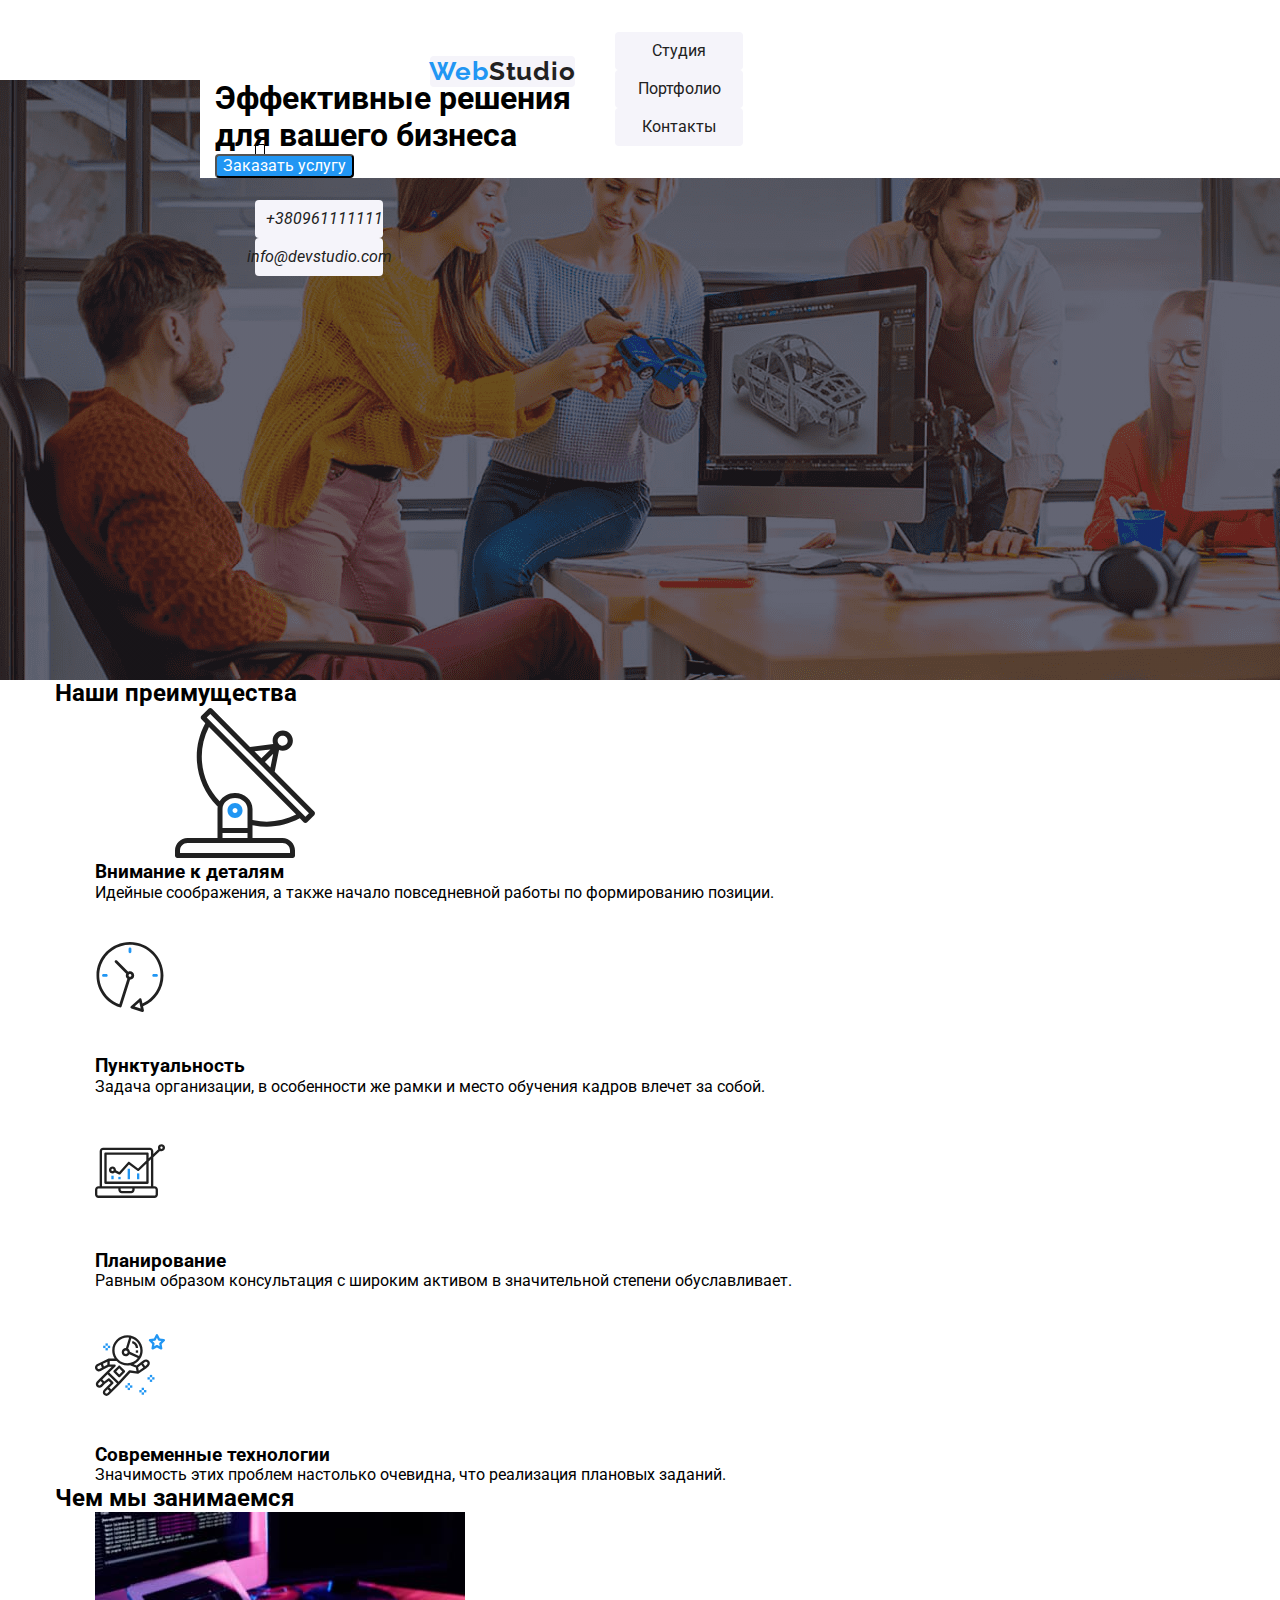
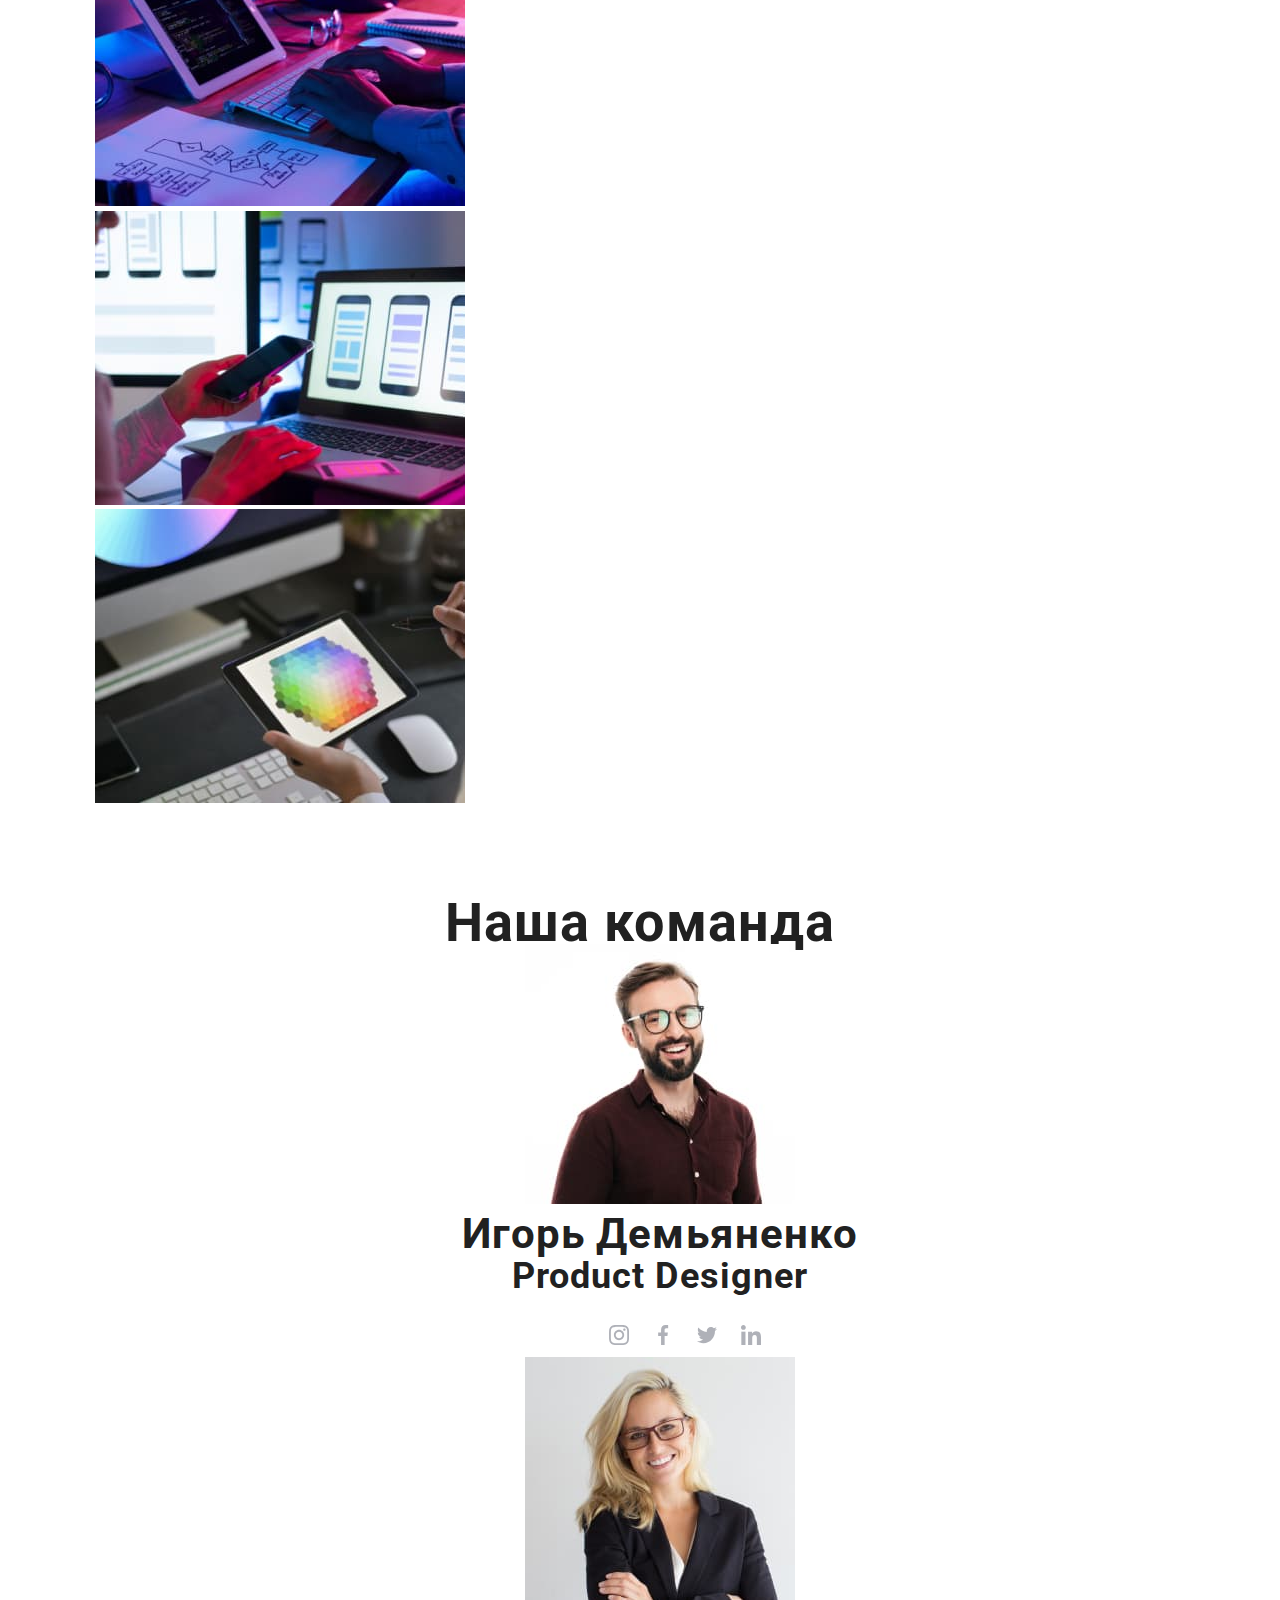
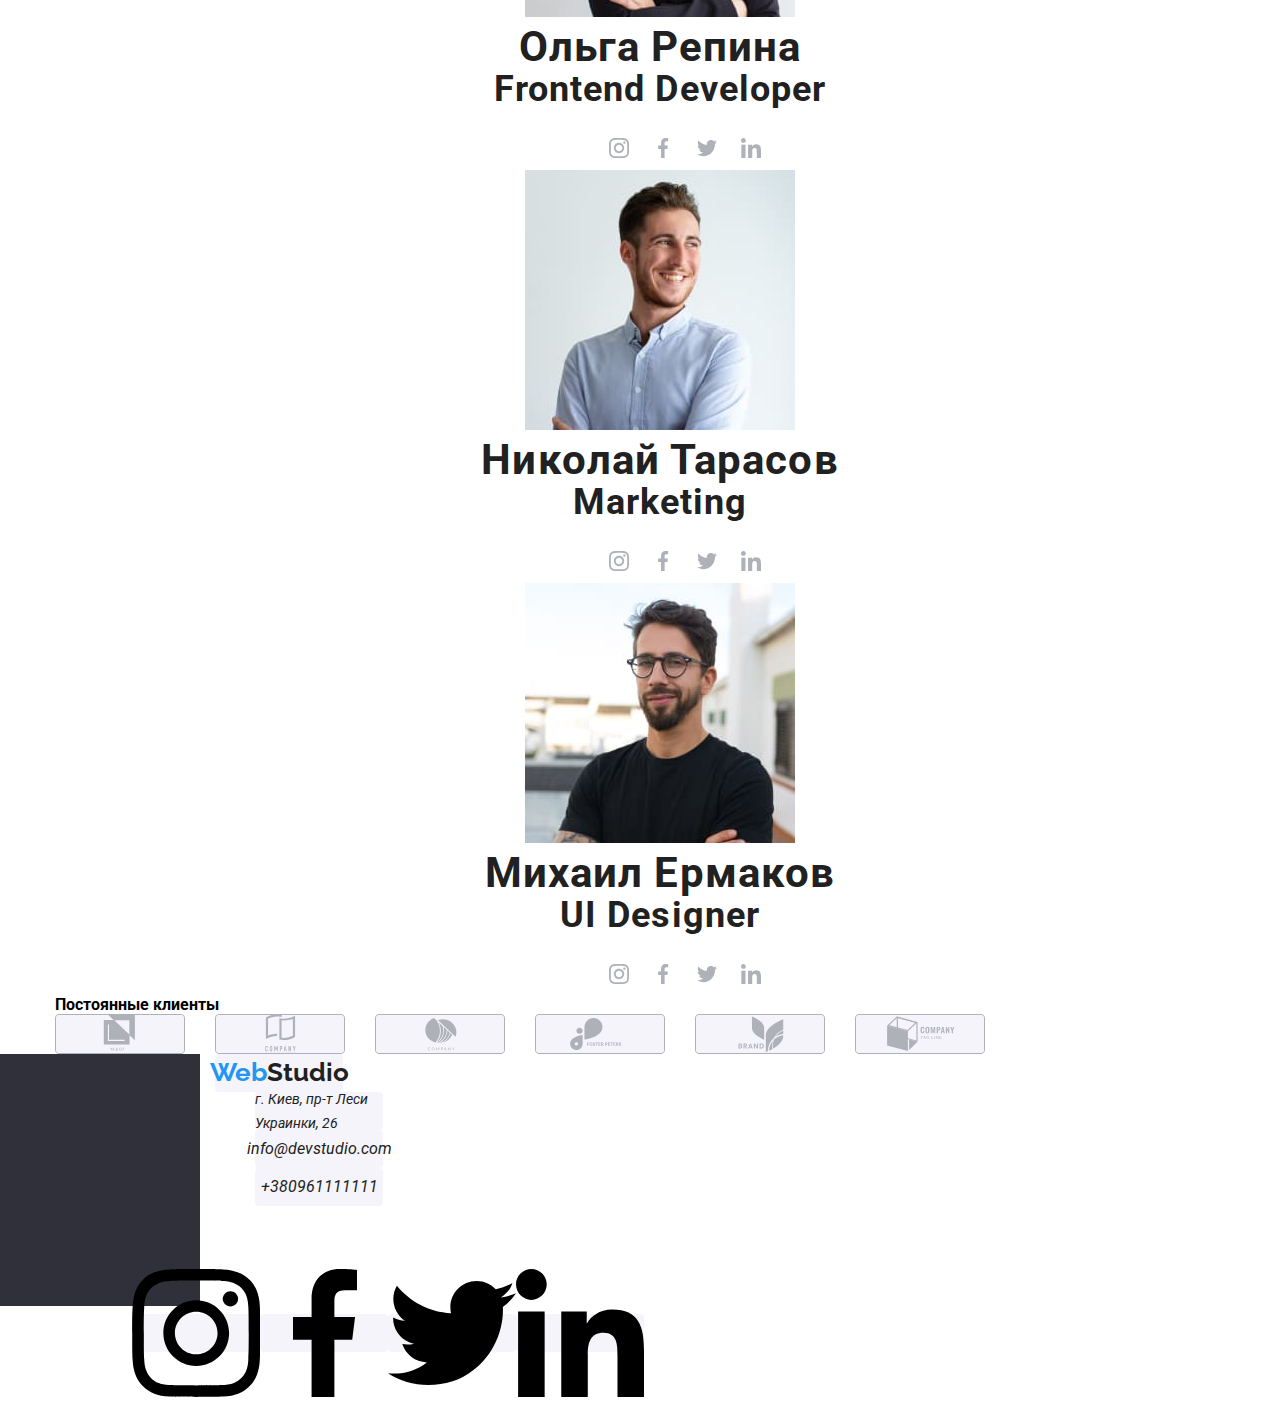
==== commit fc343b47: "Update index.html" ====
--- a/index.html
+++ b/index.html
@@ -371,10 +371,10 @@
                   г. Киев, пр-т Леси Украинки, 26
                 </a>
               </li>
-              <li class="adress-link">
+              <li class="contact">
                 <a href="mailto:info@devstudio.com">info@devstudio.com</a>
               </li>
-              <li class="adress-link">
+              <li class="contact">
                 <a href="tel:380961111111"> +380961111111 </a>
               </li>
             </ul>
